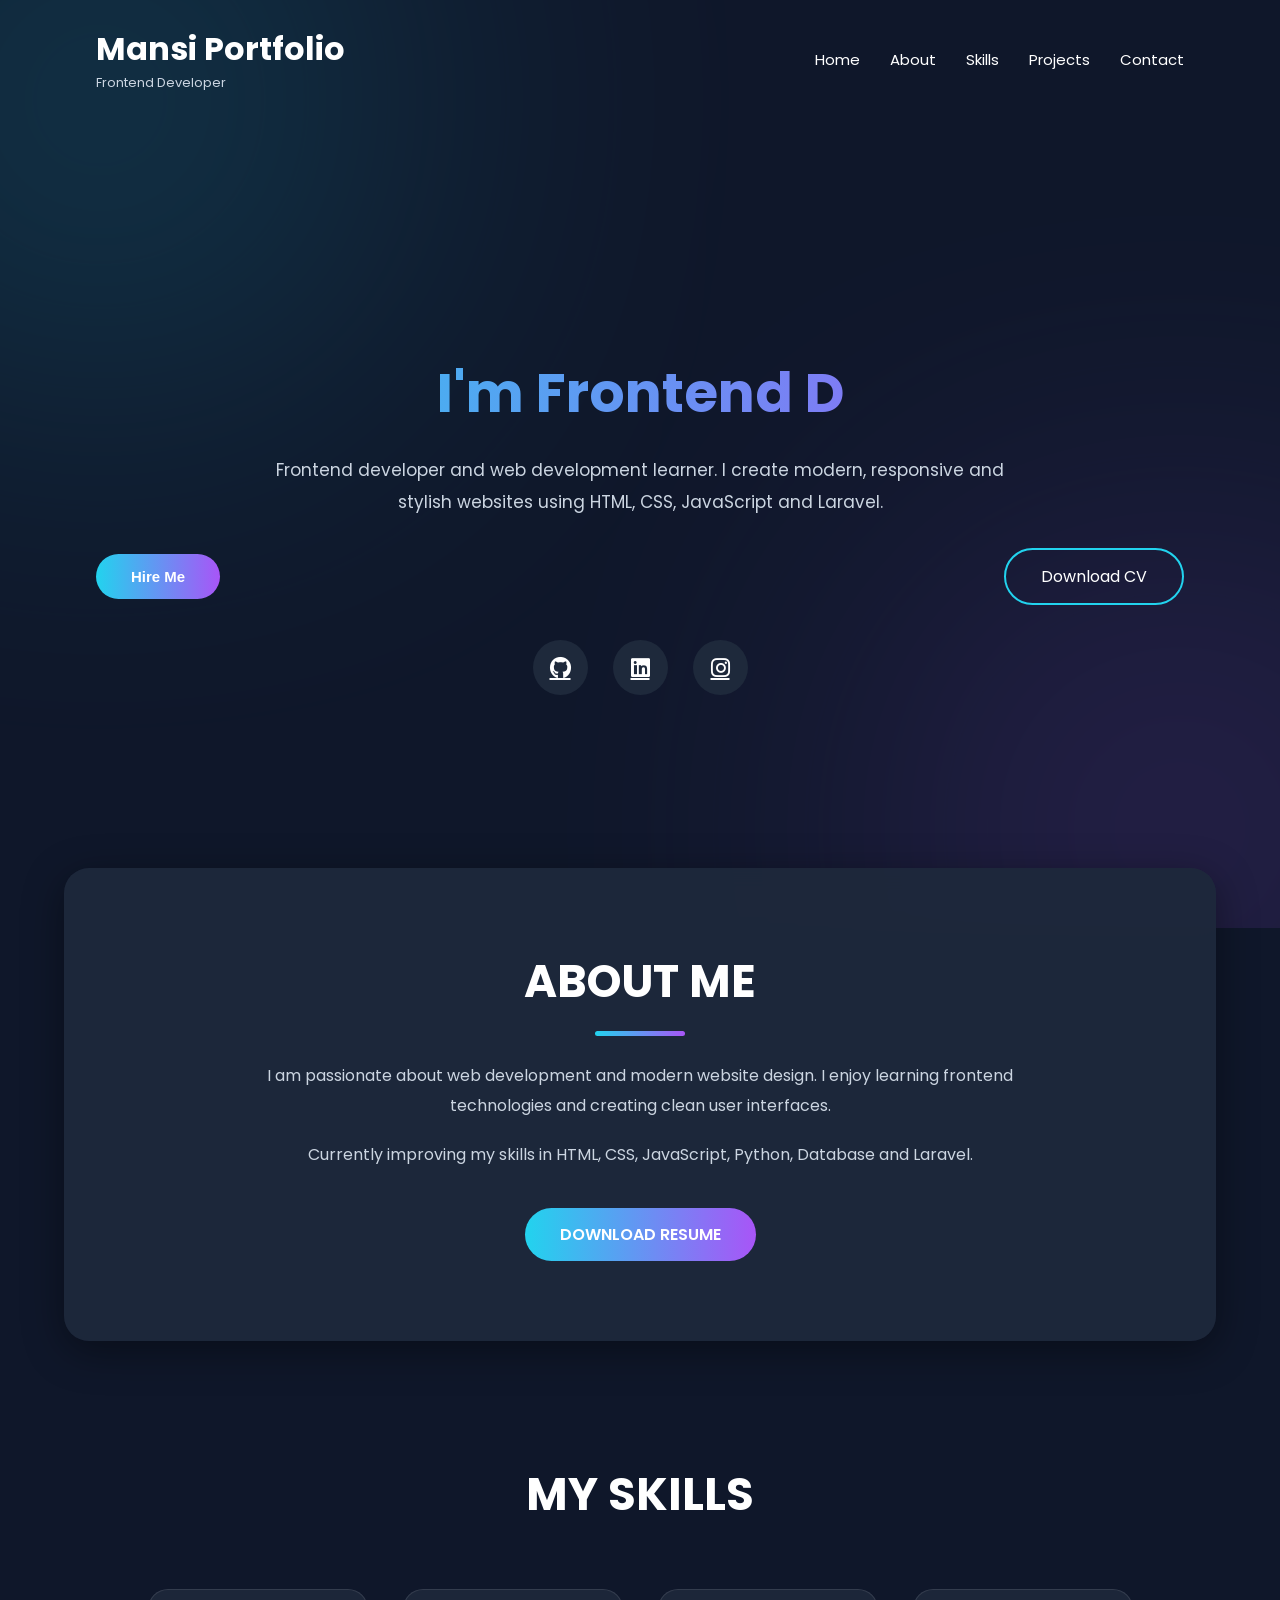
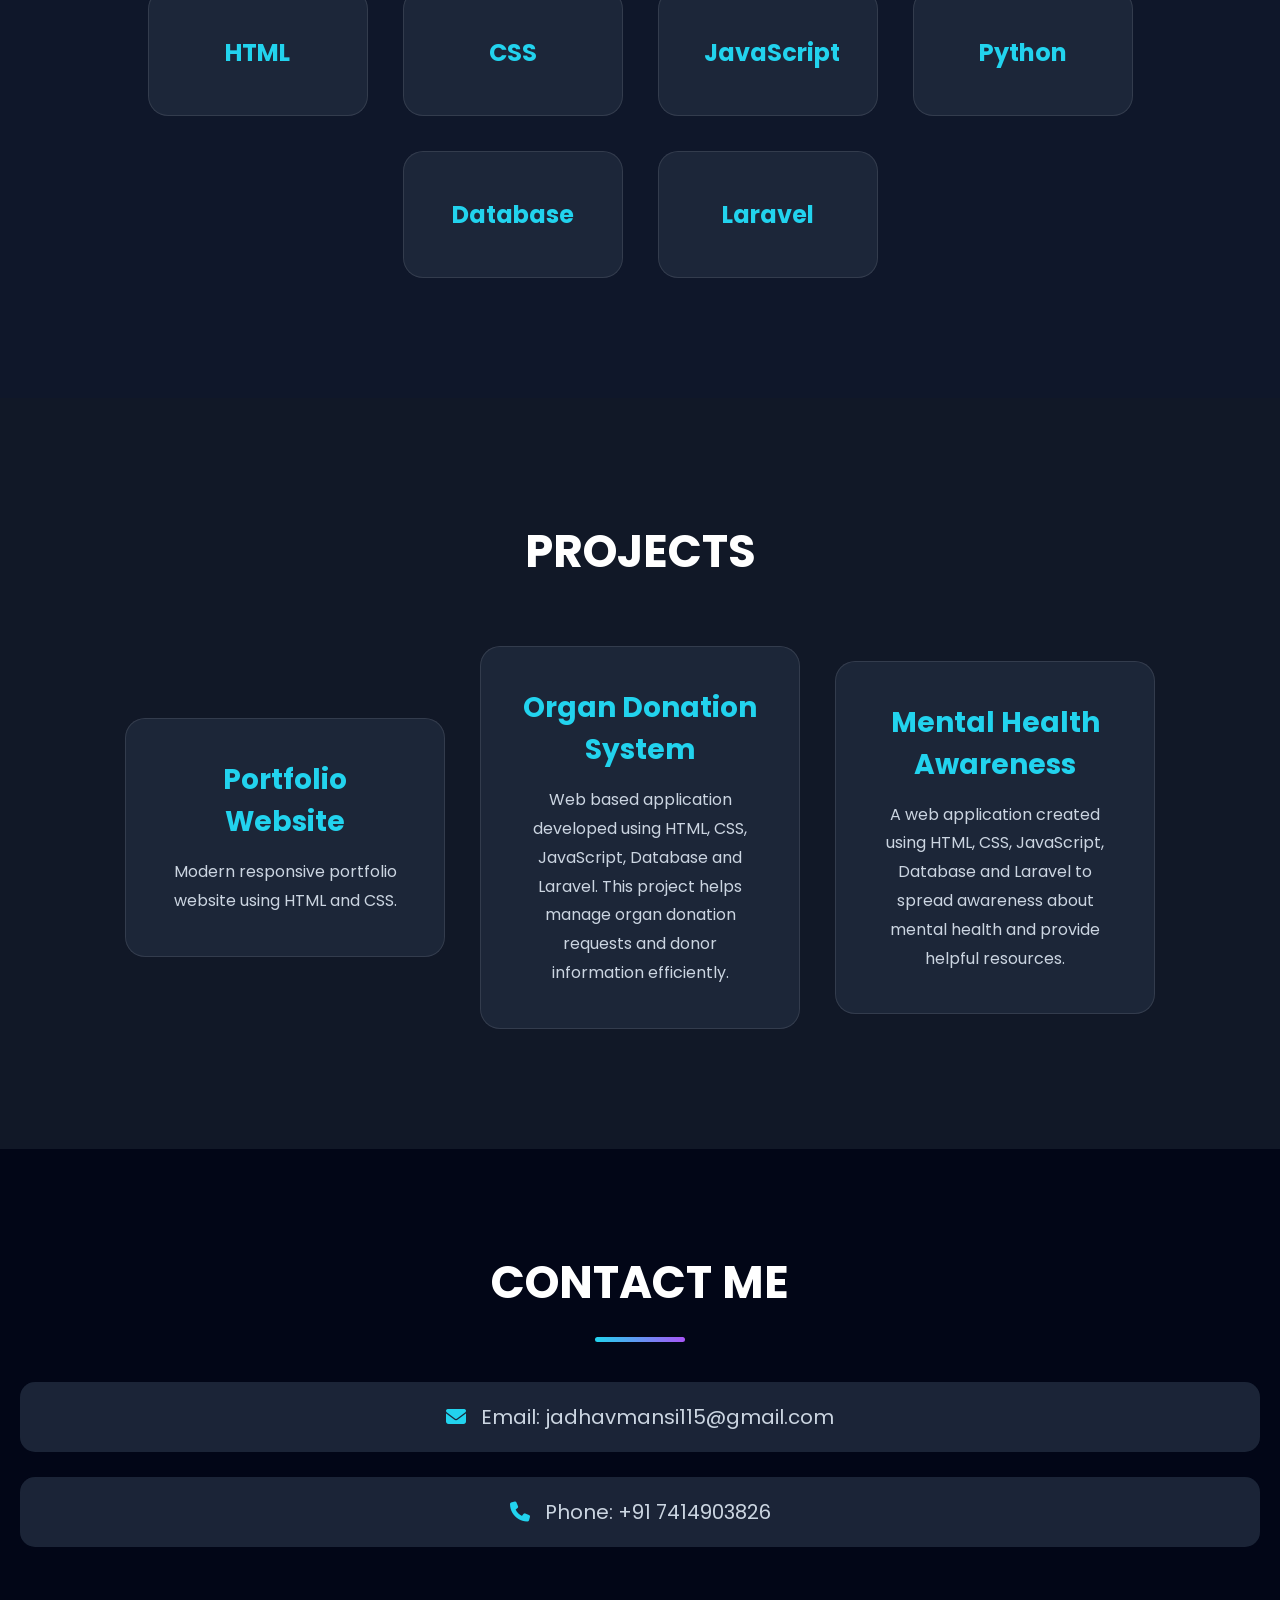
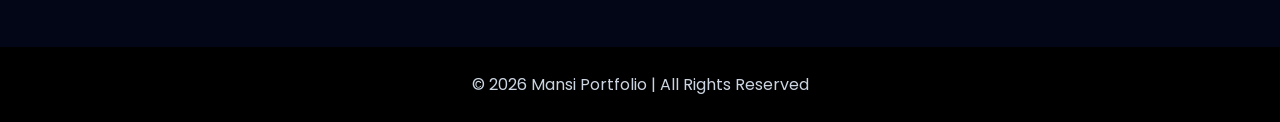
==== index.html @ 495204ca "Add files via upload" ====
<html>
<html lang="en">

<head>

  <meta charset="UTF-8">

  <meta name="viewport" content="width=device-width, initial-scale=1.0">

  <title>Mansi Portfolio</title>

  <!-- CSS -->

  <link rel="stylesheet" href="style.css">

  <!-- GOOGLE FONT -->

  <link href="https://fonts.googleapis.com/css2?family=Poppins:wght@300;400;500;600;700&display=swap" rel="stylesheet">

  <!-- FONT AWESOME -->

  <link rel="stylesheet"
  href="https://cdnjs.cloudflare.com/ajax/libs/font-awesome/6.5.1/css/all.min.css"/>

</head>

<body>

  <!-- HERO SECTION -->

  <section class="hero-section">

    <!-- NAVBAR -->

    <nav>

      <div class="logo">

        <h2>Mansi Portfolio</h2>

        <p>Frontend Developer</p>

      </div>

      <ul>

        <li><a href="#">Home</a></li>

        <li><a href="#about">About</a></li>

        <li><a href="#skills">Skills</a></li>

        <li><a href="#projects">Projects</a></li>

        <li><a href="#contact">Contact</a></li>

      </ul>

    </nav>

    <!-- HERO -->

    <div class="hero">

      <div class="hero-text">

        <h1>I'm <span class="typing"></span></h1>

        <p>
          Frontend developer and web development learner.
          I create modern, responsive and stylish websites
          using HTML, CSS, JavaScript and Laravel.
        </p>

        <div class="hero-buttons">

          <button onclick="showMessage()">Hire Me</button>
          <p id="hireMessage" class="hire-message"></p>

          <a href="C:\Users\USER\OneDrive\Documents\personal space\CV_2026052815061895.pdf" download>
            Download CV
          </a>

        </div>

        <!-- SOCIAL ICONS -->

        <div class="social-icons">

          <a href="#"><i class="fab fa-github"></i></a>

          <a href="#"><i class="fab fa-linkedin"></i></a>

          <a href="#"><i class="fab fa-instagram"></i></a>

        </div>

      </div>

    </div>

  </section>

  <!-- ABOUT SECTION -->

  <section class="about-section" id="about">

    <div class="about-text">

      <h2>ABOUT ME</h2>

      <div class="line"></div>

      <p>
        I am passionate about web development and modern
        website design. I enjoy learning frontend
        technologies and creating clean user interfaces.
      </p>

      <p>
        Currently improving my skills in HTML, CSS,
        JavaScript, Python, Database and Laravel.
      </p>

      <a href="C:\Users\USER\OneDrive\Documents\personal space\CV_2026052815061895.pdf" download>
        DOWNLOAD RESUME
      </a>

    </div>

  </section>

  <!-- SKILLS -->

  <section class="skills-section" id="skills">

    <h2>MY SKILLS</h2>

    <div class="skills-container">

      <div class="skill-card">
        <h3>HTML</h3>
      </div>

      <div class="skill-card">
        <h3>CSS</h3>
      </div>

      <div class="skill-card">
        <h3>JavaScript</h3>
      </div>

      <div class="skill-card">
        <h3>Python</h3>
      </div>

      <div class="skill-card">
        <h3>Database</h3>
      </div>

      <div class="skill-card">
        <h3>Laravel</h3>
      </div>

    </div>

  </section>

  <!-- PROJECTS -->

  <section class="projects-section" id="projects">

    <h2>PROJECTS</h2>

    <div class="projects-container">

      <div class="project-card">

        <h3>Portfolio Website</h3>

        <p>
          Modern responsive portfolio website
          using HTML and CSS.
        </p>

      </div>

      <div class="project-card">

        <h3>Organ Donation System</h3>

        <p>
          Web based application developed using
          HTML, CSS, JavaScript, Database and Laravel.
          This project helps manage organ donation
          requests and donor information efficiently.
        </p>

      </div>

      <div class="project-card">

        <h3>Mental Health Awareness</h3>

        <p>
          A web application created using
          HTML, CSS, JavaScript, Database and Laravel
          to spread awareness about mental health
          and provide helpful resources.
        </p>

      </div>

    </div>

  </section>

  <!-- CONTACT -->

  <section class="contact-section" id="contact">

    <h2>CONTACT ME</h2>

    <div class="contact-line"></div>

    <div class="contact-info">

      <p>
        <i class="fas fa-envelope"></i>
        Email: jadhavmansi115@gmail.com
      </p>

      <p>
        <i class="fas fa-phone"></i>
        Phone: +91 7414903826
      </p>

    </div>

  </section>

  <!-- FOOTER -->

  <footer>

    <p>
      © 2026 Mansi Portfolio | All Rights Reserved
    </p>

  </footer>

  <!-- TYPING EFFECT -->

  <script>
    

function showMessage(){

  const msg = document.getElementById("hireMessage");

  msg.innerHTML =
  "Thank you for your interest! Please contact me at 📧 jadhavmansi115@gmail.com or 📞 +91 7414903826";

  msg.classList.add("show");

}



    const texts = ["Mansi", "Frontend Developer", "Web Designer"];

    let count = 0;
    let index = 0;
    let currentText = "";
    let letter = "";

    (function type(){

      if(count === texts.length){
        count = 0;
      }

      currentText = texts[count];

      letter = currentText.slice(0, ++index);

      document.querySelector(".typing").textContent = letter;

      if(letter.length === currentText.length){

        count++;

        index = 0;

      }

      setTimeout(type, 150);

    })();

  </script>

</body>

</html>
---- style.css ----
*{
  margin: 0;
  padding: 0;
  box-sizing: border-box;
}

html{
  scroll-behavior: smooth;
}

body{
  font-family: 'Poppins', sans-serif;
  background: #0f172a;
  color: white;
  overflow-x: hidden;
}

/* HERO SECTION */

.hero-section{
  min-height: 100vh;

  background:
  linear-gradient(rgba(15,23,42,0.92),
  rgba(15,23,42,0.92)),
  url("https://images.unsplash.com/photo-1518770660439-4636190af475?q=80&w=2070&auto=format&fit=crop");

  background-size: cover;
  background-position: center;

  position: relative;
  overflow: hidden;
}

/* GLOW EFFECT */

.hero-section::before{
  content: "";

  position: absolute;

  width: 500px;
  height: 500px;

  background: #22d3ee;

  border-radius: 50%;

  filter: blur(180px);

  top: -150px;
  left: -150px;

  opacity: 0.25;
}

.hero-section::after{
  content: "";

  position: absolute;

  width: 500px;
  height: 500px;

  background: #a855f7;

  border-radius: 50%;

  filter: blur(180px);

  bottom: -150px;
  right: -150px;

  opacity: 0.25;
}

/* NAVBAR */

nav{
  width: 85%;
  margin: auto;

  padding: 25px 0;

  display: flex;
  justify-content: space-between;
  align-items: center;

  position: relative;
  z-index: 10;
}

.logo h2{
  font-size: 32px;
  font-weight: 700;
}

.logo p{
  color: #cbd5e1;
  font-size: 13px;
}

nav ul{
  display: flex;
  list-style: none;
}

nav ul li{
  margin-left: 30px;
}

nav ul li a{
  color: white;
  text-decoration: none;
  font-size: 15px;
  transition: 0.3s;
}

nav ul li a:hover{
  color: #22d3ee;
}

/* HERO */

.hero{
  width: 85%;
  margin: auto;

  min-height: 90vh;

  display: flex;
  justify-content: center;
  align-items: center;

  text-align: center;

  position: relative;
  z-index: 10;
}

/* HERO TEXT */

.hero-text{
  width: 100%;
}

.hero-text h1{
  font-size: 55px;
  margin-bottom: 20px;

  background: linear-gradient(to right, #22d3ee, #a855f7);

  -webkit-background-clip: text;
  -webkit-text-fill-color: transparent;
}

.hero-text p{
  max-width: 750px;

  margin: auto;
  margin-bottom: 30px;

  line-height: 1.9;

  color: #cbd5e1;

  font-size: 17px;
}

/* HERO BUTTONS */

.hero-buttons{
  display: flex;
  justify-content: center;
  align-items: center;

  gap: 20px;

  margin-top: 20px;
}

.hero-buttons button{
  padding: 14px 35px;

  border: none;
  outline: none;

  background: linear-gradient(to right, #22d3ee, #a855f7);

  color: white;

  font-size: 15px;
  font-weight: 600;

  border-radius: 50px;

  cursor: pointer;

  transition: 0.4s;
}

.hero-buttons button:hover{
  transform: scale(1.08);

  box-shadow: 0 0 25px rgba(34,211,238,0.5);
}

.hero-buttons a{
  padding: 14px 35px;

  text-decoration: none;

  border: 2px solid #22d3ee;

  color: white;

  border-radius: 50px;

  transition: 0.4s;
}

.hero-buttons a:hover{
  background: #22d3ee;

  color: black;
}

/* SOCIAL ICONS */

.social-icons{
  margin-top: 35px;

  display: flex;
  justify-content: center;

  gap: 25px;
}

.social-icons a{
  width: 55px;
  height: 55px;

  display: flex;
  justify-content: center;
  align-items: center;

  border-radius: 50%;

  background: #1e293b;

  color: white;

  font-size: 22px;

  transition: 0.4s;
}

.social-icons a:hover{
  transform: translateY(-10px);

  background: linear-gradient(to right, #22d3ee, #a855f7);
}

/* ABOUT */

.about-section{
  width: 90%;

  margin: auto;
  margin-top: -60px;

  background: rgba(30,41,59,0.95);

  border-radius: 25px;

  padding: 80px 40px;

  display: flex;
  justify-content: center;
  align-items: center;

  text-align: center;

  box-shadow: 0 10px 40px rgba(0,0,0,0.4);

  backdrop-filter: blur(10px);
}

/* ABOUT TEXT */

.about-text{
  width: 100%;

  display: flex;
  flex-direction: column;
  justify-content: center;
  align-items: center;
}

.about-text h2{
  font-size: 45px;
  margin-bottom: 15px;
}

.line{
  width: 90px;
  height: 5px;

  background: linear-gradient(to right, #22d3ee, #a855f7);

  border-radius: 20px;

  margin-bottom: 25px;
}

.about-text p{
  max-width: 800px;

  line-height: 1.9;

  color: #cbd5e1;

  margin-bottom: 18px;

  font-size: 16px;
}

.about-text a{
  margin-top: 20px;

  padding: 14px 35px;

  background: linear-gradient(to right, #22d3ee, #a855f7);

  color: white;

  text-decoration: none;

  border-radius: 50px;

  font-weight: 600;

  transition: 0.4s;
}

.about-text a:hover{
  transform: scale(1.08);

  box-shadow: 0 0 25px rgba(34,211,238,0.5);
}

/* SKILLS */

.skills-section{
  width: 100%;

  padding: 120px 20px;

  display: flex;
  flex-direction: column;
  justify-content: center;
  align-items: center;

  text-align: center;
}

.skills-section h2{
  font-size: 45px;
  margin-bottom: 60px;
}

/* SKILLS CONTAINER */

.skills-container{
  width: 100%;
  max-width: 1200px;

  display: flex;
  justify-content: center;
  align-items: center;

  flex-wrap: wrap;

  gap: 35px;
}

/* SKILL CARD */

.skill-card{
  width: 220px;

  background: rgba(30,41,59,0.9);

  padding: 45px;

  border-radius: 20px;

  border: 1px solid rgba(255,255,255,0.1);

  transition: 0.4s;

  backdrop-filter: blur(10px);
}

.skill-card:hover{
  transform: translateY(-10px);

  box-shadow: 0 0 25px rgba(34,211,238,0.3);
}

.skill-card h3{
  font-size: 24px;
  color: #22d3ee;
}

/* PROJECTS */

.projects-section{
  padding: 120px 20px;

  background: #111827;

  text-align: center;
}

.projects-section h2{
  font-size: 45px;
  margin-bottom: 60px;
}

/* PROJECT CONTAINER */

.projects-container{
  width: 100%;
  max-width: 1200px;

  margin: auto;

  display: flex;
  justify-content: center;
  align-items: center;

  flex-wrap: wrap;

  gap: 35px;
}

/* PROJECT CARD */

.project-card{
  width: 320px;

  background: rgba(30,41,59,0.9);

  padding: 40px;

  border-radius: 20px;

  border: 1px solid rgba(255,255,255,0.1);

  transition: 0.4s;

  backdrop-filter: blur(10px);
}

.project-card:hover{
  transform: scale(1.05);

  box-shadow: 0 0 25px rgba(168,85,247,0.3);
}

.project-card h3{
  color: #22d3ee;

  margin-bottom: 15px;

  font-size: 28px;
}

.project-card p{
  color: #cbd5e1;

  line-height: 1.8;
}

/* CONTACT */

.contact-section{
  background: #020617;

  padding: 100px 20px;

  text-align: center;
}

.contact-section h2{
  font-size: 45px;

  margin-bottom: 20px;
}

/* CONTACT LINE */

.contact-line{
  width: 90px;
  height: 5px;

  background: linear-gradient(to right, #22d3ee, #a855f7);

  margin: auto;
  margin-bottom: 40px;

  border-radius: 20px;
}

/* CONTACT INFO */

.contact-info{
  display: flex;
  flex-direction: column;

  gap: 25px;

  margin-top: 40px;
}

.contact-info p{
  font-size: 20px;

  color: #cbd5e1;

  background: rgba(30,41,59,0.9);

  padding: 20px 30px;

  border-radius: 15px;

  backdrop-filter: blur(10px);

  transition: 0.4s;
}

.contact-info p:hover{
  transform: scale(1.05);

  box-shadow: 0 0 20px rgba(34,211,238,0.3);
}

.contact-info i{
  color: #22d3ee;

  margin-right: 10px;
}

/* FOOTER */

footer{
  padding: 25px;

  text-align: center;

  background: black;

  color: #cbd5e1;
}

/* RESPONSIVE */

@media(max-width: 1000px){

  nav{
    flex-direction: column;
  }

  nav ul{
    margin-top: 20px;

    flex-wrap: wrap;

    justify-content: center;
  }

  .hero-text h1{
    font-size: 40px;
  }

  .hero-buttons{
    flex-direction: column;
  }

}
.hire-message{
  margin-top: 20px;
  font-size: 18px;
  font-weight: 500;
  color: #22d3ee;
  opacity: 0;
  transition: opacity 0.5s ease;
}

.hire-message.show{
  opacity: 1;
}
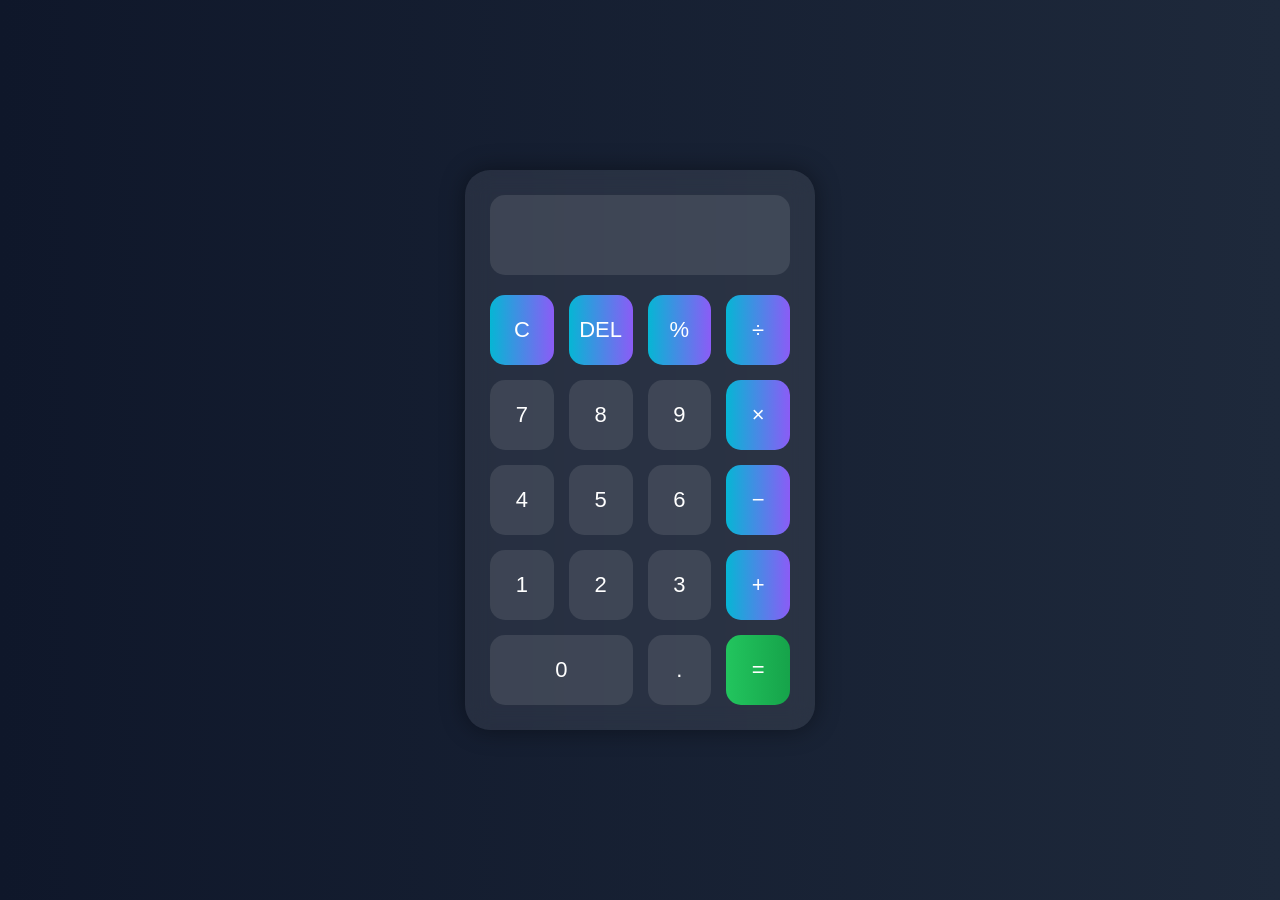
==== commit 7f2b4745: "Add files via upload" ====
--- a/index.html
+++ b/index.html
@@ -1,4 +1,4 @@
-<html>
+<!DOCTYPE html>
 <html lang="en">
 
 <head>
@@ -7,298 +7,53 @@
 
   <meta name="viewport" content="width=device-width, initial-scale=1.0">
 
-  <title>Mansi Portfolio</title>
-
-  <!-- CSS -->
+  <title>Modern Calculator</title>
 
   <link rel="stylesheet" href="style.css">
-
-  <!-- GOOGLE FONT -->
-
-  <link href="https://fonts.googleapis.com/css2?family=Poppins:wght@300;400;500;600;700&display=swap" rel="stylesheet">
-
-  <!-- FONT AWESOME -->
-
-  <link rel="stylesheet"
-  href="https://cdnjs.cloudflare.com/ajax/libs/font-awesome/6.5.1/css/all.min.css"/>
 
 </head>
 
 <body>
 
-  <!-- HERO SECTION -->
+  <div class="calculator">
 
-  <section class="hero-section">
+    <!-- DISPLAY -->
 
-    <!-- NAVBAR -->
+    <input type="text" id="display" readonly>
 
-    <nav>
+    <!-- BUTTONS -->
 
-      <div class="logo">
+    <div class="buttons">
 
-        <h2>Mansi Portfolio</h2>
+      <button onclick="clearDisplay()" class="operator">C</button>
+      <button onclick="deleteLast()" class="operator">DEL</button>
+      <button onclick="appendValue('%')" class="operator">%</button>
+      <button onclick="appendValue('/')" class="operator">÷</button>
 
-        <p>Frontend Developer</p>
+      <button onclick="appendValue('7')">7</button>
+      <button onclick="appendValue('8')">8</button>
+      <button onclick="appendValue('9')">9</button>
+      <button onclick="appendValue('*')" class="operator">×</button>
 
-      </div>
+      <button onclick="appendValue('4')">4</button>
+      <button onclick="appendValue('5')">5</button>
+      <button onclick="appendValue('6')">6</button>
+      <button onclick="appendValue('-')" class="operator">−</button>
 
-      <ul>
+      <button onclick="appendValue('1')">1</button>
+      <button onclick="appendValue('2')">2</button>
+      <button onclick="appendValue('3')">3</button>
+      <button onclick="appendValue('+')" class="operator">+</button>
 
-        <li><a href="#">Home</a></li>
-
-        <li><a href="#about">About</a></li>
-
-        <li><a href="#skills">Skills</a></li>
-
-        <li><a href="#projects">Projects</a></li>
-
-        <li><a href="#contact">Contact</a></li>
-
-      </ul>
-
-    </nav>
-
-    <!-- HERO -->
-
-    <div class="hero">
-
-      <div class="hero-text">
-
-        <h1>I'm <span class="typing"></span></h1>
-
-        <p>
-          Frontend developer and web development learner.
-          I create modern, responsive and stylish websites
-          using HTML, CSS, JavaScript and Laravel.
-        </p>
-
-        <div class="hero-buttons">
-
-          <button onclick="showMessage()">Hire Me</button>
-          <p id="hireMessage" class="hire-message"></p>
-
-          <a href="C:\Users\USER\OneDrive\Documents\personal space\CV_2026052815061895.pdf" download>
-            Download CV
-          </a>
-
-        </div>
-
-        <!-- SOCIAL ICONS -->
-
-        <div class="social-icons">
-
-          <a href="#"><i class="fab fa-github"></i></a>
-
-          <a href="#"><i class="fab fa-linkedin"></i></a>
-
-          <a href="#"><i class="fab fa-instagram"></i></a>
-
-        </div>
-
-      </div>
+      <button onclick="appendValue('0')" class="zero">0</button>
+      <button onclick="appendValue('.')">.</button>
+      <button onclick="calculate()" class="equal">=</button>
 
     </div>
 
-  </section>
+  </div>
 
-  <!-- ABOUT SECTION -->
-
-  <section class="about-section" id="about">
-
-    <div class="about-text">
-
-      <h2>ABOUT ME</h2>
-
-      <div class="line"></div>
-
-      <p>
-        I am passionate about web development and modern
-        website design. I enjoy learning frontend
-        technologies and creating clean user interfaces.
-      </p>
-
-      <p>
-        Currently improving my skills in HTML, CSS,
-        JavaScript, Python, Database and Laravel.
-      </p>
-
-      <a href="C:\Users\USER\OneDrive\Documents\personal space\CV_2026052815061895.pdf" download>
-        DOWNLOAD RESUME
-      </a>
-
-    </div>
-
-  </section>
-
-  <!-- SKILLS -->
-
-  <section class="skills-section" id="skills">
-
-    <h2>MY SKILLS</h2>
-
-    <div class="skills-container">
-
-      <div class="skill-card">
-        <h3>HTML</h3>
-      </div>
-
-      <div class="skill-card">
-        <h3>CSS</h3>
-      </div>
-
-      <div class="skill-card">
-        <h3>JavaScript</h3>
-      </div>
-
-      <div class="skill-card">
-        <h3>Python</h3>
-      </div>
-
-      <div class="skill-card">
-        <h3>Database</h3>
-      </div>
-
-      <div class="skill-card">
-        <h3>Laravel</h3>
-      </div>
-
-    </div>
-
-  </section>
-
-  <!-- PROJECTS -->
-
-  <section class="projects-section" id="projects">
-
-    <h2>PROJECTS</h2>
-
-    <div class="projects-container">
-
-      <div class="project-card">
-
-        <h3>Portfolio Website</h3>
-
-        <p>
-          Modern responsive portfolio website
-          using HTML and CSS.
-        </p>
-
-      </div>
-
-      <div class="project-card">
-
-        <h3>Organ Donation System</h3>
-
-        <p>
-          Web based application developed using
-          HTML, CSS, JavaScript, Database and Laravel.
-          This project helps manage organ donation
-          requests and donor information efficiently.
-        </p>
-
-      </div>
-
-      <div class="project-card">
-
-        <h3>Mental Health Awareness</h3>
-
-        <p>
-          A web application created using
-          HTML, CSS, JavaScript, Database and Laravel
-          to spread awareness about mental health
-          and provide helpful resources.
-        </p>
-
-      </div>
-
-    </div>
-
-  </section>
-
-  <!-- CONTACT -->
-
-  <section class="contact-section" id="contact">
-
-    <h2>CONTACT ME</h2>
-
-    <div class="contact-line"></div>
-
-    <div class="contact-info">
-
-      <p>
-        <i class="fas fa-envelope"></i>
-        Email: jadhavmansi115@gmail.com
-      </p>
-
-      <p>
-        <i class="fas fa-phone"></i>
-        Phone: +91 7414903826
-      </p>
-
-    </div>
-
-  </section>
-
-  <!-- FOOTER -->
-
-  <footer>
-
-    <p>
-      © 2026 Mansi Portfolio | All Rights Reserved
-    </p>
-
-  </footer>
-
-  <!-- TYPING EFFECT -->
-
-  <script>
-    
-
-function showMessage(){
-
-  const msg = document.getElementById("hireMessage");
-
-  msg.innerHTML =
-  "Thank you for your interest! Please contact me at 📧 jadhavmansi115@gmail.com or 📞 +91 7414903826";
-
-  msg.classList.add("show");
-
-}
-
-
-
-    const texts = ["Mansi", "Frontend Developer", "Web Designer"];
-
-    let count = 0;
-    let index = 0;
-    let currentText = "";
-    let letter = "";
-
-    (function type(){
-
-      if(count === texts.length){
-        count = 0;
-      }
-
-      currentText = texts[count];
-
-      letter = currentText.slice(0, ++index);
-
-      document.querySelector(".typing").textContent = letter;
-
-      if(letter.length === currentText.length){
-
-        count++;
-
-        index = 0;
-
-      }
-
-      setTimeout(type, 150);
-
-    })();
-
-  </script>
+  <script src="script.js"></script>
 
 </body>
 
--- a/style.css
+++ b/style.css
@@ -4,600 +4,109 @@
   box-sizing: border-box;
 }
 
-html{
-  scroll-behavior: smooth;
-}
-
 body{
-  font-family: 'Poppins', sans-serif;
-  background: #0f172a;
-  color: white;
-  overflow-x: hidden;
-}
-
-/* HERO SECTION */
-
-.hero-section{
-  min-height: 100vh;
-
-  background:
-  linear-gradient(rgba(15,23,42,0.92),
-  rgba(15,23,42,0.92)),
-  url("https://images.unsplash.com/photo-1518770660439-4636190af475?q=80&w=2070&auto=format&fit=crop");
-
-  background-size: cover;
-  background-position: center;
-
-  position: relative;
-  overflow: hidden;
-}
-
-/* GLOW EFFECT */
-
-.hero-section::before{
-  content: "";
-
-  position: absolute;
-
-  width: 500px;
-  height: 500px;
-
-  background: #22d3ee;
-
-  border-radius: 50%;
-
-  filter: blur(180px);
-
-  top: -150px;
-  left: -150px;
-
-  opacity: 0.25;
-}
-
-.hero-section::after{
-  content: "";
-
-  position: absolute;
-
-  width: 500px;
-  height: 500px;
-
-  background: #a855f7;
-
-  border-radius: 50%;
-
-  filter: blur(180px);
-
-  bottom: -150px;
-  right: -150px;
-
-  opacity: 0.25;
-}
-
-/* NAVBAR */
-
-nav{
-  width: 85%;
-  margin: auto;
-
-  padding: 25px 0;
-
-  display: flex;
-  justify-content: space-between;
-  align-items: center;
-
-  position: relative;
-  z-index: 10;
-}
-
-.logo h2{
-  font-size: 32px;
-  font-weight: 700;
-}
-
-.logo p{
-  color: #cbd5e1;
-  font-size: 13px;
-}
-
-nav ul{
-  display: flex;
-  list-style: none;
-}
-
-nav ul li{
-  margin-left: 30px;
-}
-
-nav ul li a{
-  color: white;
-  text-decoration: none;
-  font-size: 15px;
-  transition: 0.3s;
-}
-
-nav ul li a:hover{
-  color: #22d3ee;
-}
-
-/* HERO */
-
-.hero{
-  width: 85%;
-  margin: auto;
-
-  min-height: 90vh;
+  height: 100vh;
 
   display: flex;
   justify-content: center;
   align-items: center;
 
-  text-align: center;
+  background: linear-gradient(to right, #0f172a, #1e293b);
 
-  position: relative;
-  z-index: 10;
+  font-family: Arial, sans-serif;
 }
 
-/* HERO TEXT */
+/* CALCULATOR */
 
-.hero-text{
-  width: 100%;
+.calculator{
+  width: 350px;
+
+  background: rgba(255,255,255,0.08);
+
+  backdrop-filter: blur(12px);
+
+  padding: 25px;
+
+  border-radius: 25px;
+
+  box-shadow: 0 0 25px rgba(0,0,0,0.4);
 }
 
-.hero-text h1{
-  font-size: 55px;
-  margin-bottom: 20px;
+/* DISPLAY */
 
-  background: linear-gradient(to right, #22d3ee, #a855f7);
-
-  -webkit-background-clip: text;
-  -webkit-text-fill-color: transparent;
-}
-
-.hero-text p{
-  max-width: 750px;
-
-  margin: auto;
-  margin-bottom: 30px;
-
-  line-height: 1.9;
-
-  color: #cbd5e1;
-
-  font-size: 17px;
-}
-
-/* HERO BUTTONS */
-
-.hero-buttons{
-  display: flex;
-  justify-content: center;
-  align-items: center;
-
-  gap: 20px;
-
-  margin-top: 20px;
-}
-
-.hero-buttons button{
-  padding: 14px 35px;
+#display{
+  width: 100%;
+  height: 80px;
 
   border: none;
   outline: none;
 
-  background: linear-gradient(to right, #22d3ee, #a855f7);
+  border-radius: 15px;
+
+  margin-bottom: 20px;
+
+  padding: 20px;
+
+  font-size: 32px;
+
+  text-align: right;
+
+  background: rgba(255,255,255,0.1);
+
+  color: white;
+}
+
+/* BUTTON GRID */
+
+.buttons{
+  display: grid;
+
+  grid-template-columns: repeat(4, 1fr);
+
+  gap: 15px;
+}
+
+/* BUTTONS */
+
+button{
+  height: 70px;
+
+  border: none;
+  outline: none;
+
+  border-radius: 15px;
+
+  font-size: 22px;
+
+  cursor: pointer;
+
+  background: rgba(255,255,255,0.1);
 
   color: white;
 
-  font-size: 15px;
-  font-weight: 600;
-
-  border-radius: 50px;
-
-  cursor: pointer;
-
-  transition: 0.4s;
+  transition: 0.3s;
 }
 
-.hero-buttons button:hover{
-  transform: scale(1.08);
+button:hover{
+  transform: scale(1.05);
 
-  box-shadow: 0 0 25px rgba(34,211,238,0.5);
+  background: rgba(255,255,255,0.2);
 }
 
-.hero-buttons a{
-  padding: 14px 35px;
+/* OPERATOR BUTTONS */
 
-  text-decoration: none;
-
-  border: 2px solid #22d3ee;
-
-  color: white;
-
-  border-radius: 50px;
-
-  transition: 0.4s;
+.operator{
+  background: linear-gradient(to right, #06b6d4, #8b5cf6);
 }
 
-.hero-buttons a:hover{
-  background: #22d3ee;
+/* EQUAL BUTTON */
 
-  color: black;
+.equal{
+  background: linear-gradient(to right, #22c55e, #16a34a);
 }
 
-/* SOCIAL ICONS */
+/* ZERO BUTTON */
 
-.social-icons{
-  margin-top: 35px;
-
-  display: flex;
-  justify-content: center;
-
-  gap: 25px;
-}
-
-.social-icons a{
-  width: 55px;
-  height: 55px;
-
-  display: flex;
-  justify-content: center;
-  align-items: center;
-
-  border-radius: 50%;
-
-  background: #1e293b;
-
-  color: white;
-
-  font-size: 22px;
-
-  transition: 0.4s;
-}
-
-.social-icons a:hover{
-  transform: translateY(-10px);
-
-  background: linear-gradient(to right, #22d3ee, #a855f7);
-}
-
-/* ABOUT */
-
-.about-section{
-  width: 90%;
-
-  margin: auto;
-  margin-top: -60px;
-
-  background: rgba(30,41,59,0.95);
-
-  border-radius: 25px;
-
-  padding: 80px 40px;
-
-  display: flex;
-  justify-content: center;
-  align-items: center;
-
-  text-align: center;
-
-  box-shadow: 0 10px 40px rgba(0,0,0,0.4);
-
-  backdrop-filter: blur(10px);
-}
-
-/* ABOUT TEXT */
-
-.about-text{
-  width: 100%;
-
-  display: flex;
-  flex-direction: column;
-  justify-content: center;
-  align-items: center;
-}
-
-.about-text h2{
-  font-size: 45px;
-  margin-bottom: 15px;
-}
-
-.line{
-  width: 90px;
-  height: 5px;
-
-  background: linear-gradient(to right, #22d3ee, #a855f7);
-
-  border-radius: 20px;
-
-  margin-bottom: 25px;
-}
-
-.about-text p{
-  max-width: 800px;
-
-  line-height: 1.9;
-
-  color: #cbd5e1;
-
-  margin-bottom: 18px;
-
-  font-size: 16px;
-}
-
-.about-text a{
-  margin-top: 20px;
-
-  padding: 14px 35px;
-
-  background: linear-gradient(to right, #22d3ee, #a855f7);
-
-  color: white;
-
-  text-decoration: none;
-
-  border-radius: 50px;
-
-  font-weight: 600;
-
-  transition: 0.4s;
-}
-
-.about-text a:hover{
-  transform: scale(1.08);
-
-  box-shadow: 0 0 25px rgba(34,211,238,0.5);
-}
-
-/* SKILLS */
-
-.skills-section{
-  width: 100%;
-
-  padding: 120px 20px;
-
-  display: flex;
-  flex-direction: column;
-  justify-content: center;
-  align-items: center;
-
-  text-align: center;
-}
-
-.skills-section h2{
-  font-size: 45px;
-  margin-bottom: 60px;
-}
-
-/* SKILLS CONTAINER */
-
-.skills-container{
-  width: 100%;
-  max-width: 1200px;
-
-  display: flex;
-  justify-content: center;
-  align-items: center;
-
-  flex-wrap: wrap;
-
-  gap: 35px;
-}
-
-/* SKILL CARD */
-
-.skill-card{
-  width: 220px;
-
-  background: rgba(30,41,59,0.9);
-
-  padding: 45px;
-
-  border-radius: 20px;
-
-  border: 1px solid rgba(255,255,255,0.1);
-
-  transition: 0.4s;
-
-  backdrop-filter: blur(10px);
-}
-
-.skill-card:hover{
-  transform: translateY(-10px);
-
-  box-shadow: 0 0 25px rgba(34,211,238,0.3);
-}
-
-.skill-card h3{
-  font-size: 24px;
-  color: #22d3ee;
-}
-
-/* PROJECTS */
-
-.projects-section{
-  padding: 120px 20px;
-
-  background: #111827;
-
-  text-align: center;
-}
-
-.projects-section h2{
-  font-size: 45px;
-  margin-bottom: 60px;
-}
-
-/* PROJECT CONTAINER */
-
-.projects-container{
-  width: 100%;
-  max-width: 1200px;
-
-  margin: auto;
-
-  display: flex;
-  justify-content: center;
-  align-items: center;
-
-  flex-wrap: wrap;
-
-  gap: 35px;
-}
-
-/* PROJECT CARD */
-
-.project-card{
-  width: 320px;
-
-  background: rgba(30,41,59,0.9);
-
-  padding: 40px;
-
-  border-radius: 20px;
-
-  border: 1px solid rgba(255,255,255,0.1);
-
-  transition: 0.4s;
-
-  backdrop-filter: blur(10px);
-}
-
-.project-card:hover{
-  transform: scale(1.05);
-
-  box-shadow: 0 0 25px rgba(168,85,247,0.3);
-}
-
-.project-card h3{
-  color: #22d3ee;
-
-  margin-bottom: 15px;
-
-  font-size: 28px;
-}
-
-.project-card p{
-  color: #cbd5e1;
-
-  line-height: 1.8;
-}
-
-/* CONTACT */
-
-.contact-section{
-  background: #020617;
-
-  padding: 100px 20px;
-
-  text-align: center;
-}
-
-.contact-section h2{
-  font-size: 45px;
-
-  margin-bottom: 20px;
-}
-
-/* CONTACT LINE */
-
-.contact-line{
-  width: 90px;
-  height: 5px;
-
-  background: linear-gradient(to right, #22d3ee, #a855f7);
-
-  margin: auto;
-  margin-bottom: 40px;
-
-  border-radius: 20px;
-}
-
-/* CONTACT INFO */
-
-.contact-info{
-  display: flex;
-  flex-direction: column;
-
-  gap: 25px;
-
-  margin-top: 40px;
-}
-
-.contact-info p{
-  font-size: 20px;
-
-  color: #cbd5e1;
-
-  background: rgba(30,41,59,0.9);
-
-  padding: 20px 30px;
-
-  border-radius: 15px;
-
-  backdrop-filter: blur(10px);
-
-  transition: 0.4s;
-}
-
-.contact-info p:hover{
-  transform: scale(1.05);
-
-  box-shadow: 0 0 20px rgba(34,211,238,0.3);
-}
-
-.contact-info i{
-  color: #22d3ee;
-
-  margin-right: 10px;
-}
-
-/* FOOTER */
-
-footer{
-  padding: 25px;
-
-  text-align: center;
-
-  background: black;
-
-  color: #cbd5e1;
-}
-
-/* RESPONSIVE */
-
-@media(max-width: 1000px){
-
-  nav{
-    flex-direction: column;
-  }
-
-  nav ul{
-    margin-top: 20px;
-
-    flex-wrap: wrap;
-
-    justify-content: center;
-  }
-
-  .hero-text h1{
-    font-size: 40px;
-  }
-
-  .hero-buttons{
-    flex-direction: column;
-  }
-
-}
-.hire-message{
-  margin-top: 20px;
-  font-size: 18px;
-  font-weight: 500;
-  color: #22d3ee;
-  opacity: 0;
-  transition: opacity 0.5s ease;
-}
-
-.hire-message.show{
-  opacity: 1;
+.zero{
+  grid-column: span 2;
 }
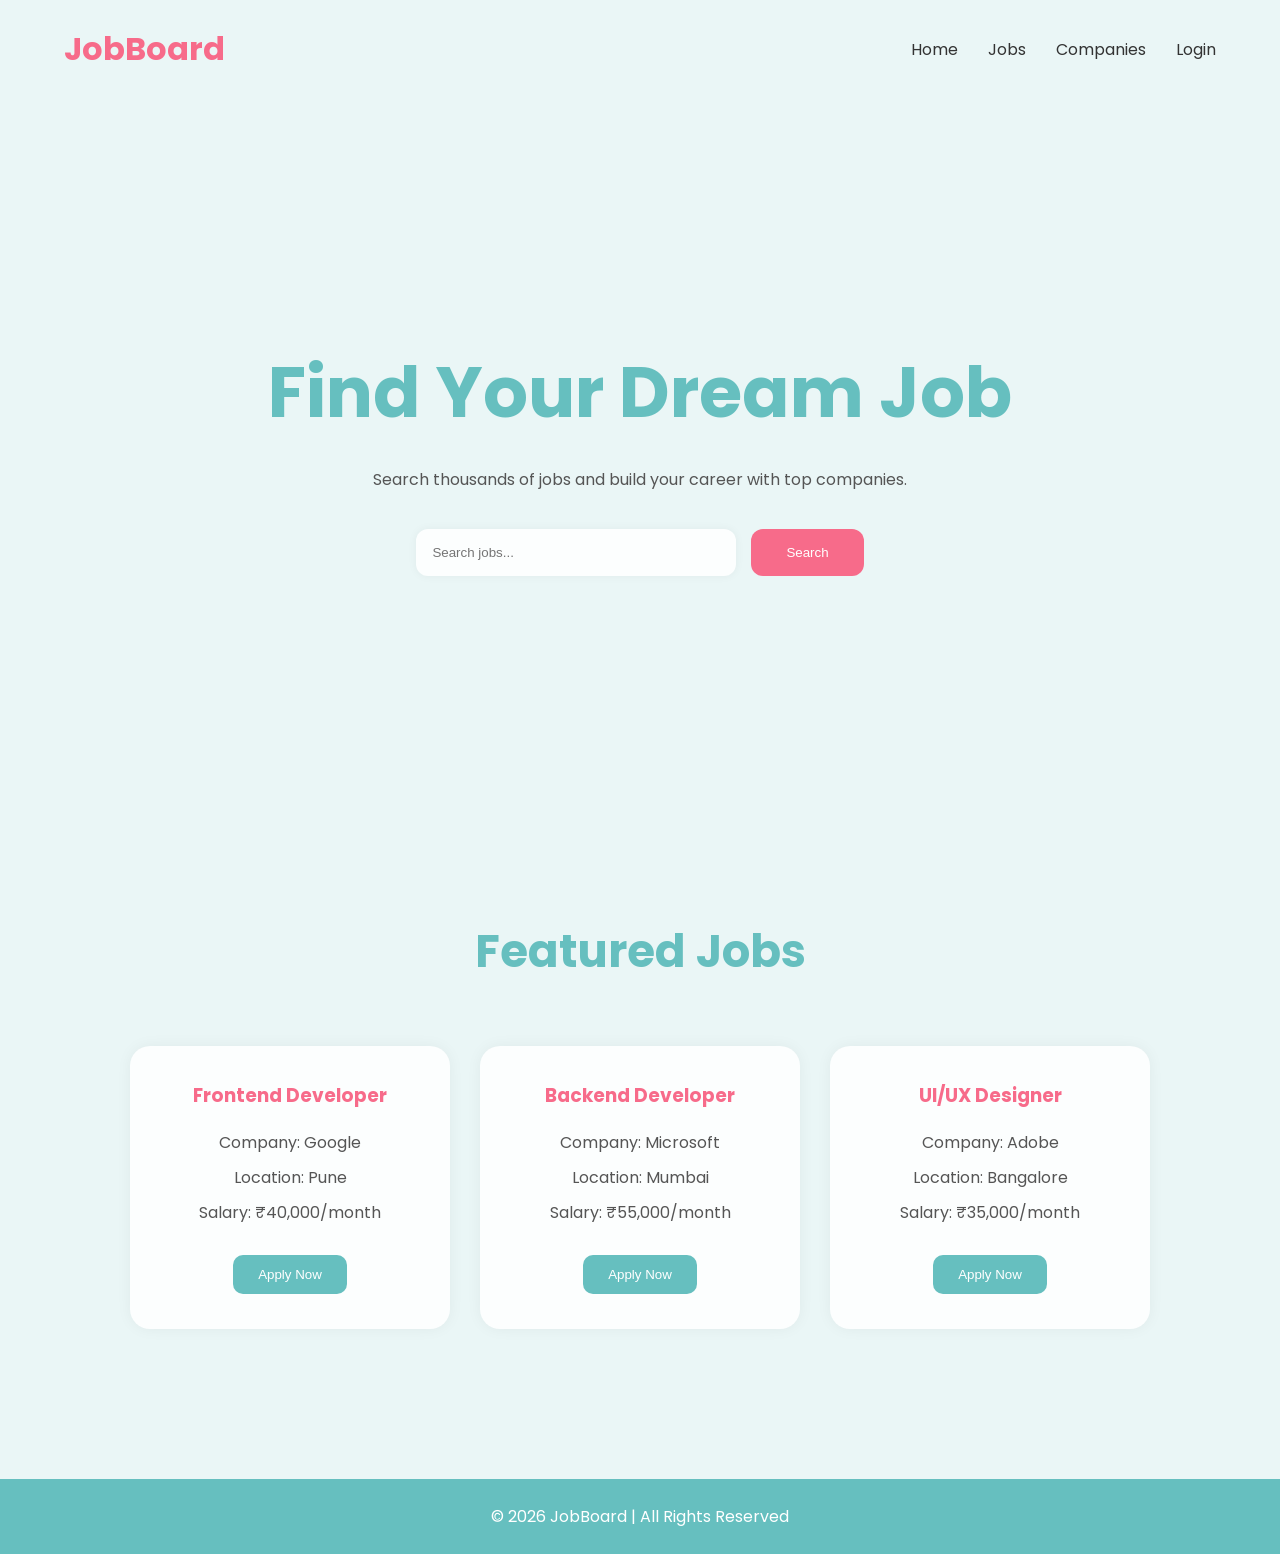
==== commit 0b29a84d: "Add files via upload" ====
--- a/index.html
+++ b/index.html
@@ -1,4 +1,4 @@
-<!DOCTYPE html>
+<html>
 <html lang="en">
 
 <head>
@@ -7,53 +7,139 @@
 
   <meta name="viewport" content="width=device-width, initial-scale=1.0">
 
-  <title>Modern Calculator</title>
+  <title>Job Board</title>
 
   <link rel="stylesheet" href="style.css">
+
+  <!-- GOOGLE FONT -->
+
+  <link href="https://fonts.googleapis.com/css2?family=Poppins:wght@300;400;500;600;700&display=swap" rel="stylesheet">
 
 </head>
 
 <body>
 
-  <div class="calculator">
+  <!-- NAVBAR -->
 
-    <!-- DISPLAY -->
+  <nav>
 
-    <input type="text" id="display" readonly>
+    <div class="logo">
+      JobBoard
+    </div>
 
-    <!-- BUTTONS -->
+    <ul>
 
-    <div class="buttons">
+      <li><a href="index.html">Home</a></li>
 
-      <button onclick="clearDisplay()" class="operator">C</button>
-      <button onclick="deleteLast()" class="operator">DEL</button>
-      <button onclick="appendValue('%')" class="operator">%</button>
-      <button onclick="appendValue('/')" class="operator">÷</button>
+      <li><a href="jobs.html">Jobs</a></li>
 
-      <button onclick="appendValue('7')">7</button>
-      <button onclick="appendValue('8')">8</button>
-      <button onclick="appendValue('9')">9</button>
-      <button onclick="appendValue('*')" class="operator">×</button>
+      <li><a href="companies.html">Companies</a></li>
 
-      <button onclick="appendValue('4')">4</button>
-      <button onclick="appendValue('5')">5</button>
-      <button onclick="appendValue('6')">6</button>
-      <button onclick="appendValue('-')" class="operator">−</button>
+      <li><a href="login.html">Login</a></li>
 
-      <button onclick="appendValue('1')">1</button>
-      <button onclick="appendValue('2')">2</button>
-      <button onclick="appendValue('3')">3</button>
-      <button onclick="appendValue('+')" class="operator">+</button>
+    </ul>
 
-      <button onclick="appendValue('0')" class="zero">0</button>
-      <button onclick="appendValue('.')">.</button>
-      <button onclick="calculate()" class="equal">=</button>
+  </nav>
+
+  <!-- HERO SECTION -->
+
+  <section class="hero">
+
+    <h1>Find Your Dream Job</h1>
+
+    <p>
+      Search thousands of jobs and build your career
+      with top companies.
+    </p>
+
+    <!-- SEARCH BAR -->
+
+    <div class="search-box">
+
+      <input type="text" placeholder="Search jobs...">
+
+      <button>Search</button>
 
     </div>
 
-  </div>
+  </section>
 
-  <script src="script.js"></script>
+  <!-- FEATURED JOBS -->
+
+  <section class="jobs-section">
+
+    <h2>Featured Jobs</h2>
+
+    <div class="jobs-container">
+
+      <!-- JOB CARD -->
+
+      <div class="job-card">
+
+        <h3>Frontend Developer</h3>
+
+        <p>Company: Google</p>
+
+        <p>Location: Pune</p>
+
+        <p>Salary: ₹40,000/month</p>
+
+        <a href="apply.html">
+    <button>Apply Now</button>
+</a>
+
+      </div>
+
+      <!-- JOB CARD -->
+
+      <div class="job-card">
+
+        <h3>Backend Developer</h3>
+
+        <p>Company: Microsoft</p>
+
+        <p>Location: Mumbai</p>
+
+        <p>Salary: ₹55,000/month</p>
+
+        <a href="apply.html">
+    <button>Apply Now</button>
+</a>
+
+      </div>
+
+      <!-- JOB CARD -->
+
+      <div class="job-card">
+
+        <h3>UI/UX Designer</h3>
+
+        <p>Company: Adobe</p>
+
+        <p>Location: Bangalore</p>
+
+        <p>Salary: ₹35,000/month</p>
+
+        <a href="apply.html">
+    <button>Apply Now</button>
+</a>
+
+      </div>
+
+    </div>
+
+  </section>
+
+  <!-- FOOTER -->
+
+  <footer>
+
+    <p>
+      © 2026 JobBoard | All Rights Reserved
+    </p>
+
+  </footer>
+<script src="script.js"></script>
 
 </body>
 
--- a/style.css
+++ b/style.css
@@ -5,108 +5,923 @@
 }
 
 body{
-  height: 100vh;
-
-  display: flex;
+  font-family: 'Poppins', sans-serif;
+
+  background: #eaf6f6;
+
+  color: #333;
+}
+
+/* NAVBAR */
+
+nav{
+  width: 90%;
+
+  margin: auto;
+
+  padding: 25px 0;
+
+  display: flex;
+
+  justify-content: space-between;
+
+  align-items: center;
+}
+
+.logo{
+  font-size: 32px;
+
+  font-weight: 700;
+
+  color: #f76b8a;
+}
+
+nav ul{
+  display: flex;
+
+  list-style: none;
+}
+
+nav ul li{
+  margin-left: 30px;
+}
+
+nav ul li a{
+  text-decoration: none;
+
+  color: #333;
+
+  transition: 0.3s;
+}
+
+nav ul li a:hover{
+  color: #f76b8a;
+}
+
+/* HERO SECTION */
+
+.hero{
+  min-height: 80vh;
+
+  display: flex;
+
+  flex-direction: column;
+
   justify-content: center;
+
   align-items: center;
 
-  background: linear-gradient(to right, #0f172a, #1e293b);
-
-  font-family: Arial, sans-serif;
-}
-
-/* CALCULATOR */
-
-.calculator{
-  width: 350px;
-
-  background: rgba(255,255,255,0.08);
-
-  backdrop-filter: blur(12px);
-
+  text-align: center;
+
+  padding: 20px;
+}
+
+.hero h1{
+  font-size: 70px;
+
+  margin-bottom: 20px;
+
+  color: #66bfbf;
+}
+
+.hero p{
+  max-width: 700px;
+
+  color: #555;
+
+  line-height: 1.8;
+
+  margin-bottom: 35px;
+}
+
+/* SEARCH BOX */
+
+.search-box{
+  display: flex;
+
+  gap: 15px;
+
+  flex-wrap: wrap;
+
+  justify-content: center;
+}
+
+.search-box input{
+  width: 320px;
+
+  padding: 16px;
+
+  border: none;
+
+  outline: none;
+
+  border-radius: 12px;
+
+  background: #fcfefe;
+
+  color: #333;
+
+  box-shadow: 0 0 10px rgba(0,0,0,0.05);
+}
+
+.search-box button{
+  padding: 16px 35px;
+
+  border: none;
+
+  border-radius: 12px;
+
+  background: #f76b8a;
+
+  color: white;
+
+  cursor: pointer;
+
+  transition: 0.3s;
+}
+
+.search-box button:hover{
+  transform: scale(1.05);
+
+  background: #66bfbf;
+}
+
+/* JOB SECTION */
+
+.jobs-section{
+  padding: 100px 20px;
+
+  text-align: center;
+}
+
+.jobs-section h2{
+  font-size: 45px;
+
+  margin-bottom: 60px;
+
+  color: #66bfbf;
+}
+
+/* JOB CONTAINER */
+
+.jobs-container{
+  display: flex;
+
+  justify-content: center;
+
+  flex-wrap: wrap;
+
+  gap: 30px;
+}
+
+/* JOB CARD */
+
+.job-card{
+  width: 320px;
+
+  background: #fcfefe;
+
+  padding: 35px;
+
+  border-radius: 20px;
+
+  transition: 0.4s;
+
+  box-shadow: 0 0 15px rgba(0,0,0,0.05);
+}
+
+.job-card:hover{
+  transform: translateY(-10px);
+
+  box-shadow: 0 0 20px rgba(247,107,138,0.2);
+}
+
+.job-card h3{
+  color: #f76b8a;
+
+  margin-bottom: 20px;
+}
+
+.job-card p{
+  margin-bottom: 10px;
+
+  color: #555;
+}
+
+/* JOB BUTTON */
+
+.job-card button{
+  margin-top: 20px;
+
+  padding: 12px 25px;
+
+  border: none;
+
+  border-radius: 10px;
+
+  background: #66bfbf;
+
+  color: white;
+
+  cursor: pointer;
+
+  transition: 0.3s;
+}
+
+.job-card button:hover{
+  transform: scale(1.05);
+
+  background: #f76b8a;
+}
+
+/* JOBS PAGE */
+
+.jobs-page{
+  padding: 80px 20px;
+
+  text-align: center;
+}
+
+.jobs-page h1{
+  font-size: 60px;
+
+  color: #66bfbf;
+
+  margin-bottom: 15px;
+}
+
+.jobs-page p{
+  color: #555;
+
+  margin-bottom: 35px;
+}
+
+/* FILTER BUTTONS */
+
+.filters{
+  margin-top: 30px;
+
+  display: flex;
+
+  justify-content: center;
+
+  flex-wrap: wrap;
+
+  gap: 15px;
+}
+
+.filters button{
+  padding: 12px 25px;
+
+  border: none;
+
+  border-radius: 30px;
+
+  background: #66bfbf;
+
+  color: white;
+
+  cursor: pointer;
+
+  transition: 0.3s;
+}
+
+.filters button:hover{
+  background: #f76b8a;
+
+  transform: scale(1.05);
+}
+
+/* FOOTER */
+
+footer{
   padding: 25px;
 
+  text-align: center;
+
+  background: #66bfbf;
+
+  color: white;
+
+  margin-top: 50px;
+}
+
+/* RESPONSIVE */
+
+@media(max-width: 768px){
+
+  nav{
+    flex-direction: column;
+  }
+
+  nav ul{
+    margin-top: 20px;
+
+    flex-wrap: wrap;
+
+    justify-content: center;
+  }
+
+  .hero h1{
+    font-size: 45px;
+  }
+
+  .jobs-page h1{
+    font-size: 40px;
+  }
+
+  .search-box{
+    flex-direction: column;
+
+    align-items: center;
+  }
+
+  .search-box input{
+    width: 100%;
+    max-width: 320px;
+  }
+
+}
+/* JOB DETAILS PAGE */
+
+.details-section{
+  padding: 80px 20px;
+
+  display: flex;
+
+  justify-content: center;
+
+  align-items: center;
+}
+
+.details-card{
+  width: 100%;
+  max-width: 900px;
+
+  background: #fcfefe;
+
+  padding: 50px;
+
   border-radius: 25px;
 
-  box-shadow: 0 0 25px rgba(0,0,0,0.4);
-}
-
-/* DISPLAY */
-
-#display{
+  box-shadow: 0 0 20px rgba(0,0,0,0.05);
+}
+
+.details-card h1{
+  font-size: 50px;
+
+  color: #f76b8a;
+
+  margin-bottom: 15px;
+}
+
+.company{
+  color: #666;
+
+  margin-bottom: 25px;
+
+  font-size: 18px;
+}
+
+/* SALARY */
+
+.salary-box{
+  display: inline-block;
+
+  background: #66bfbf;
+
+  color: white;
+
+  padding: 12px 25px;
+
+  border-radius: 30px;
+
+  margin-bottom: 35px;
+
+  font-weight: 600;
+}
+
+/* HEADINGS */
+
+.details-card h2{
+  margin-top: 30px;
+
+  margin-bottom: 15px;
+
+  color: #66bfbf;
+}
+
+.details-card p{
+  line-height: 1.8;
+
+  color: #555;
+}
+
+/* SKILLS */
+
+.skills{
+  display: flex;
+
+  flex-wrap: wrap;
+
+  gap: 15px;
+
+  margin-top: 20px;
+}
+
+.skills span{
+  background: #eaf6f6;
+
+  padding: 10px 18px;
+
+  border-radius: 30px;
+
+  color: #f76b8a;
+
+  font-weight: 500;
+}
+
+/* RESPONSIBILITIES */
+
+.details-card ul{
+  margin-top: 15px;
+
+  padding-left: 20px;
+}
+
+.details-card ul li{
+  margin-bottom: 12px;
+
+  color: #555;
+}
+
+/* APPLY BUTTON */
+
+.apply-btn{
+  margin-top: 40px;
+
+  padding: 15px 35px;
+
+  border: none;
+
+  border-radius: 12px;
+
+  background: #f76b8a;
+
+  color: white;
+
+  font-size: 16px;
+
+  cursor: pointer;
+
+  transition: 0.3s;
+}
+
+.apply-btn:hover{
+  background: #66bfbf;
+
+  transform: scale(1.05);
+}
+/* LOGIN PAGE */
+
+.login-section{
+  min-height: 80vh;
+
+  display: flex;
+
+  justify-content: center;
+
+  align-items: center;
+
+  padding: 20px;
+}
+
+.login-card{
   width: 100%;
-  height: 80px;
-
-  border: none;
+  max-width: 450px;
+
+  background: #fcfefe;
+
+  padding: 50px;
+
+  border-radius: 25px;
+
+  text-align: center;
+
+  box-shadow: 0 0 20px rgba(0,0,0,0.05);
+}
+
+.login-card h1{
+  font-size: 45px;
+
+  color: #f76b8a;
+
+  margin-bottom: 15px;
+}
+
+.login-card p{
+  color: #555;
+
+  margin-bottom: 35px;
+}
+
+/* FORM */
+
+.login-card form{
+  display: flex;
+
+  flex-direction: column;
+
+  gap: 20px;
+}
+
+.login-card input{
+  padding: 16px;
+
+  border: none;
+
   outline: none;
 
-  border-radius: 15px;
+  border-radius: 12px;
+
+  background: #eaf6f6;
+
+  font-size: 15px;
+}
+
+.login-card button{
+  padding: 15px;
+
+  border: none;
+
+  border-radius: 12px;
+
+  background: #66bfbf;
+
+  color: white;
+
+  font-size: 16px;
+
+  cursor: pointer;
+
+  transition: 0.3s;
+}
+
+.login-card button:hover{
+  background: #f76b8a;
+
+  transform: scale(1.03);
+}
+
+/* REGISTER LINK */
+
+.register-link{
+  margin-top: 25px;
+
+  color: #555;
+}
+
+.register-link a{
+  color: #f76b8a;
+
+  text-decoration: none;
+
+  font-weight: 600;
+}
+/* REGISTER PAGE */
+
+.register-section{
+  min-height: 80vh;
+
+  display: flex;
+
+  justify-content: center;
+
+  align-items: center;
+
+  padding: 20px;
+}
+
+.register-card{
+  width: 100%;
+  max-width: 500px;
+
+  background: #fcfefe;
+
+  padding: 50px;
+
+  border-radius: 25px;
+
+  text-align: center;
+
+  box-shadow: 0 0 20px rgba(0,0,0,0.05);
+}
+
+.register-card h1{
+  font-size: 45px;
+
+  color: #f76b8a;
+
+  margin-bottom: 15px;
+}
+
+.register-card p{
+  color: #555;
+
+  margin-bottom: 35px;
+}
+
+/* FORM */
+
+.register-card form{
+  display: flex;
+
+  flex-direction: column;
+
+  gap: 20px;
+}
+
+.register-card input{
+  padding: 16px;
+
+  border: none;
+
+  outline: none;
+
+  border-radius: 12px;
+
+  background: #eaf6f6;
+
+  font-size: 15px;
+}
+
+.register-card button{
+  padding: 15px;
+
+  border: none;
+
+  border-radius: 12px;
+
+  background: #66bfbf;
+
+  color: white;
+
+  font-size: 16px;
+
+  cursor: pointer;
+
+  transition: 0.3s;
+}
+
+.register-card button:hover{
+  background: #f76b8a;
+
+  transform: scale(1.03);
+}
+
+/* LOGIN LINK */
+
+.login-link{
+  margin-top: 25px;
+
+  color: #555;
+}
+
+.login-link a{
+  color: #f76b8a;
+
+  text-decoration: none;
+
+  font-weight: 600;
+}
+/* APPLY PAGE */
+
+.apply-section{
+  min-height: 80vh;
+
+  display: flex;
+
+  justify-content: center;
+
+  align-items: center;
+
+  padding: 20px;
+}
+
+.apply-card{
+  width: 100%;
+  max-width: 650px;
+
+  background: #fcfefe;
+
+  padding: 50px;
+
+  border-radius: 25px;
+
+  text-align: center;
+
+  box-shadow: 0 0 20px rgba(0,0,0,0.05);
+}
+
+.apply-card h1{
+  font-size: 45px;
+
+  color: #f76b8a;
+
+  margin-bottom: 15px;
+}
+
+.apply-card p{
+  color: #555;
+
+  margin-bottom: 35px;
+}
+
+/* FORM */
+
+.apply-card form{
+  display: flex;
+
+  flex-direction: column;
+
+  gap: 20px;
+}
+
+.apply-card input,
+.apply-card textarea{
+  padding: 16px;
+
+  border: none;
+
+  outline: none;
+
+  border-radius: 12px;
+
+  background: #eaf6f6;
+
+  font-size: 15px;
+
+  resize: none;
+}
+
+.apply-card textarea{
+  height: 140px;
+}
+
+/* FILE */
+
+.file-upload{
+  text-align: left;
+}
+
+.file-upload label{
+  display: block;
+
+  margin-bottom: 10px;
+
+  color: #555;
+
+  font-weight: 500;
+}
+
+/* BUTTON */
+
+.apply-card button{
+  padding: 15px;
+
+  border: none;
+
+  border-radius: 12px;
+
+  background: #66bfbf;
+
+  color: white;
+
+  font-size: 16px;
+
+  cursor: pointer;
+
+  transition: 0.3s;
+}
+
+.apply-card button:hover{
+  background: #f76b8a;
+
+  transform: scale(1.03);
+}
+/* COMPANIES PAGE */
+
+.companies-section{
+  padding: 100px 20px;
+
+  text-align: center;
+}
+
+.companies-section h1{
+  font-size: 55px;
+
+  color: #66bfbf;
+
+  margin-bottom: 15px;
+}
+
+.companies-section p{
+  color: #555;
+
+  margin-bottom: 40px;
+}
+
+/* COMPANY CONTAINER */
+
+.companies-container{
+  display: flex;
+
+  justify-content: center;
+
+  flex-wrap: wrap;
+
+  gap: 30px;
+}
+
+/* COMPANY CARD */
+
+.company-card{
+  width: 300px;
+
+  background: #fcfefe;
+
+  padding: 35px;
+
+  border-radius: 20px;
+
+  box-shadow: 0 0 15px rgba(0,0,0,0.05);
+
+  transition: 0.3s;
+}
+
+.company-card:hover{
+  transform: translateY(-10px);
+
+  box-shadow: 0 0 20px rgba(247,107,138,0.2);
+}
+
+.company-card h2{
+  color: #f76b8a;
 
   margin-bottom: 20px;
-
-  padding: 20px;
-
-  font-size: 32px;
-
-  text-align: right;
-
-  background: rgba(255,255,255,0.1);
+}
+
+.company-card p{
+  margin-bottom: 10px;
+
+  color: #555;
+}
+
+.company-card button{
+  margin-top: 20px;
+
+  padding: 12px 25px;
+
+  border: none;
+
+  border-radius: 10px;
+
+  background: #66bfbf;
 
   color: white;
-}
-
-/* BUTTON GRID */
-
-.buttons{
-  display: grid;
-
-  grid-template-columns: repeat(4, 1fr);
-
-  gap: 15px;
-}
-
-/* BUTTONS */
-
-button{
-  height: 70px;
-
-  border: none;
-  outline: none;
-
-  border-radius: 15px;
-
-  font-size: 22px;
 
   cursor: pointer;
 
-  background: rgba(255,255,255,0.1);
-
-  color: white;
-
   transition: 0.3s;
 }
 
-button:hover{
+.company-card button:hover{
+  background: #f76b8a;
+
   transform: scale(1.05);
-
-  background: rgba(255,255,255,0.2);
-}
-
-/* OPERATOR BUTTONS */
-
-.operator{
-  background: linear-gradient(to right, #06b6d4, #8b5cf6);
-}
-
-/* EQUAL BUTTON */
-
-.equal{
-  background: linear-gradient(to right, #22c55e, #16a34a);
-}
-
-/* ZERO BUTTON */
-
-.zero{
-  grid-column: span 2;
-}+}
+.company-btn{
+
+display: inline-block;
+
+margin-top: 20px;
+
+padding: 12px 25px;
+
+background: #66bfbf;
+
+color: white;
+
+text-decoration: none;
+
+border-radius: 10px;
+
+transition: 0.3s;
+}
+
+.company-btn:hover{
+
+background: #f76b8a;
+
+transform: scale(1.05);
+}
